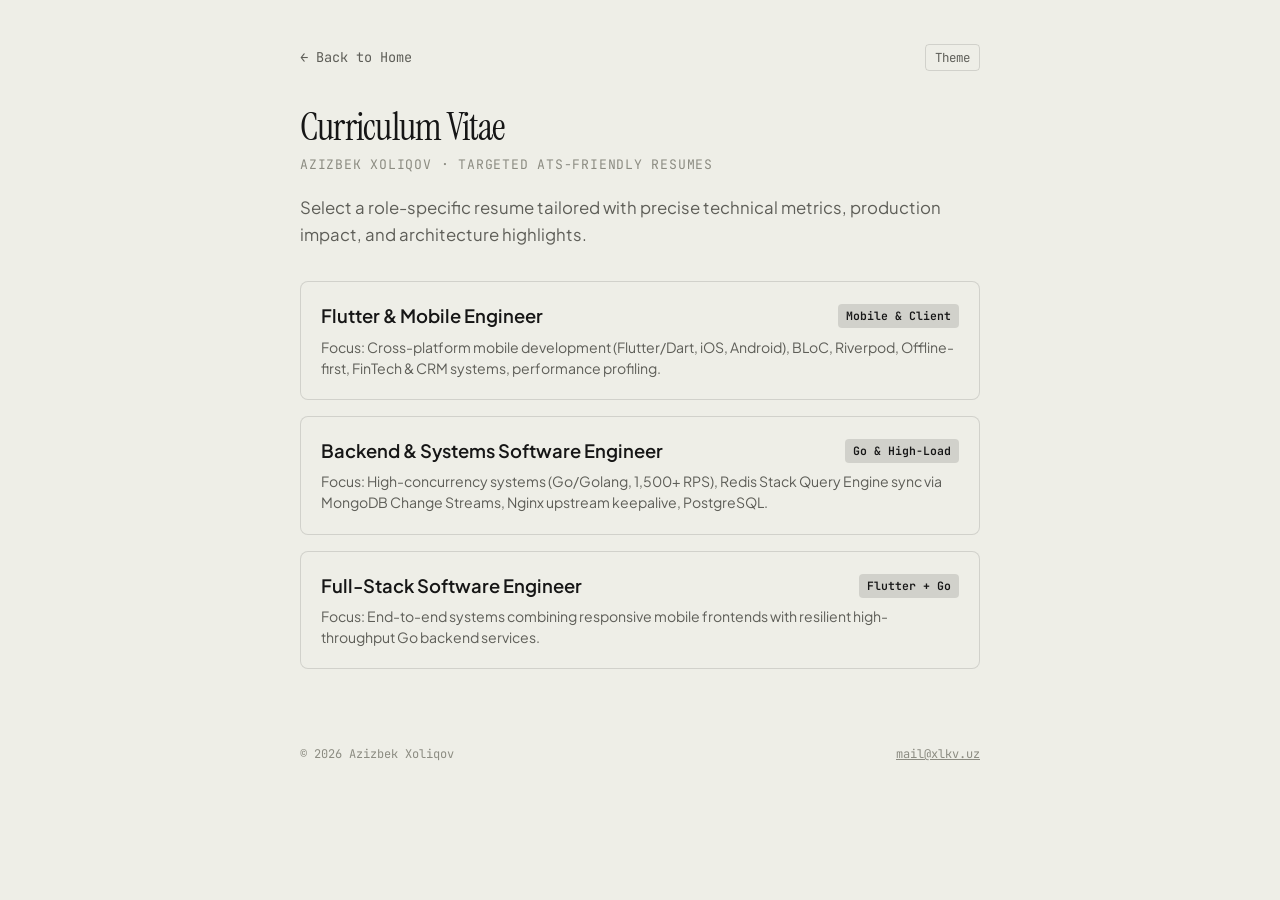
==== cv/index.html @ 0b4a9c0a "feat: modernize portfolio with 1,500 RPS metrics, cohesive timeline and ATS CVs" ====
<!DOCTYPE html>
<html lang="en" data-theme="dark">
<head>
  <meta charset="UTF-8">
  <meta name="viewport" content="width=device-width, initial-scale=1.0">
  <title>Curriculum Vitae / Resume — Azizbek Xoliqov</title>
  <link rel="stylesheet" href="../css/main.css">
  <style>
    .cv-selector-card {
      display: block;
      border: 1px solid var(--border);
      border-radius: 8px;
      padding: 20px;
      margin-bottom: 16px;
      text-decoration: none;
      color: inherit;
      transition: all 0.2s ease;
      background: rgba(255, 255, 255, 0.02);
    }
    .cv-selector-card:hover {
      border-color: var(--text);
      transform: translateY(-2px);
      background: rgba(255, 255, 255, 0.05);
    }
    .cv-card-title {
      font-size: 1.15rem;
      font-weight: 600;
      color: var(--text);
      display: flex;
      justify-content: space-between;
      align-items: center;
      margin-bottom: 6px;
    }
    .cv-card-desc {
      font-size: 0.88rem;
      color: var(--text-muted);
      line-height: 1.5;
    }
    .badge {
      font-family: var(--font-mono);
      font-size: 0.72rem;
      padding: 3px 8px;
      border-radius: 4px;
      background: var(--border);
      color: var(--text);
    }
  </style>
</head>
<body>
  <div class="wrap">
    <header class="top">
      <a href="../" style="font-family: var(--font-mono); font-size: 0.85rem; color: var(--text-muted); text-decoration: none;">← Back to Home</a>
      <button class="theme-btn" id="theme-btn" title="Toggle theme">Theme</button>
    </header>

    <main>
      <section class="hero" style="margin-bottom: 32px;">
        <h1 class="hero-name" style="font-size: 2.4rem;">Curriculum Vitae</h1>
        <div class="role-subtitle">Azizbek Xoliqov · Targeted ATS-Friendly Resumes</div>
        <p class="bio">
          Select a role-specific resume tailored with precise technical metrics, production impact, and architecture highlights.
        </p>
      </section>

      <section>
        <a href="flutter-mobile-engineer.html" class="cv-selector-card">
          <div class="cv-card-title">
            <span>Flutter & Mobile Engineer</span>
            <span class="badge">Mobile & Client</span>
          </div>
          <div class="cv-card-desc">
            Focus: Cross-platform mobile development (Flutter/Dart, iOS, Android), BLoC, Riverpod, Offline-first, FinTech & CRM systems, performance profiling.
          </div>
        </a>

        <a href="golang-backend-engineer.html" class="cv-selector-card">
          <div class="cv-card-title">
            <span>Backend & Systems Software Engineer</span>
            <span class="badge">Go & High-Load</span>
          </div>
          <div class="cv-card-desc">
            Focus: High-concurrency systems (Go/Golang, 1,500+ RPS), Redis Stack Query Engine sync via MongoDB Change Streams, Nginx upstream keepalive, PostgreSQL.
          </div>
        </a>

        <a href="fullstack-software-engineer.html" class="cv-selector-card">
          <div class="cv-card-title">
            <span>Full-Stack Software Engineer</span>
            <span class="badge">Flutter + Go</span>
          </div>
          <div class="cv-card-desc">
            Focus: End-to-end systems combining responsive mobile frontends with resilient high-throughput Go backend services.
          </div>
        </a>
      </section>
    </main>

    <footer class="footer">
      <span>© 2026 Azizbek Xoliqov</span>
      <span><a href="mailto:mail@xlkv.uz" style="color: inherit;">mail@xlkv.uz</a></span>
    </footer>
  </div>

  <script src="../js/main.js"></script>
</body>
</html>
---- css/main.css ----
/* ==========================================================================
   xlkv.me - Minimalist Personal Site & Portfolio (Azizbek Xoliqov)
   ========================================================================== */

@import url('https://fonts.googleapis.com/css2?family=Instrument+Serif:ital@0;1&family=JetBrains+Mono:wght@400;500;600&family=Plus+Jakarta+Sans:wght@300;400;500;600;700&display=swap');

:root {
  /* Warm Paper Light */
  --bg: #EEEEE7;
  --text: #161616;
  --text-muted: #5e5e58;
  --text-dim: #8c8c82;
  --border: rgba(0, 0, 0, 0.12);
  --border-subtle: rgba(0, 0, 0, 0.06);
  --card-bg: rgba(0, 0, 0, 0.02);
  --card-hover: rgba(0, 0, 0, 0.04);
  --accent: #2563eb;
  --tag-bg: rgba(0, 0, 0, 0.05);

  --font-serif: 'Instrument Serif', Georgia, serif;
  --font-sans: 'Plus Jakarta Sans', -apple-system, BlinkMacSystemFont, sans-serif;
  --font-mono: 'JetBrains Mono', monospace;

  --max-w: 680px;
  --transition: 0.18s ease;
}

[data-theme="dark"] {
  --bg: #121214;
  --text: #F2F2F2;
  --text-muted: #9a9aa0;
  --text-dim: #626268;
  --border: rgba(255, 255, 255, 0.12);
  --border-subtle: rgba(255, 255, 255, 0.06);
  --card-bg: rgba(255, 255, 255, 0.025);
  --card-hover: rgba(255, 255, 255, 0.05);
  --accent: #60a5fa;
  --tag-bg: rgba(255, 255, 255, 0.06);
}

*, *::before, *::after {
  box-sizing: border-box;
  margin: 0;
  padding: 0;
}

html {
  font-size: 16px;
  -webkit-font-smoothing: antialiased;
}

body {
  font-family: var(--font-sans);
  background-color: var(--bg);
  color: var(--text);
  line-height: 1.55;
  transition: background-color var(--transition), color var(--transition);
  padding: 0 24px;
}

::selection {
  background: var(--text);
  color: var(--bg);
}

.wrap {
  max-width: var(--max-w);
  margin: 0 auto;
  min-height: 100vh;
  display: flex;
  flex-direction: column;
  padding: 44px 0 64px;
}

/* Top Nav */
.top {
  display: flex;
  justify-content: space-between;
  align-items: center;
  margin-bottom: 36px;
}

.nav-links {
  display: flex;
  align-items: center;
  gap: 16px;
}

.nav-link {
  font-family: var(--font-mono);
  font-size: 0.8rem;
  color: var(--text-muted);
  text-decoration: none;
  transition: color var(--transition);
}

.nav-link:hover, .nav-link.active {
  color: var(--text);
}

.theme-btn {
  font-family: var(--font-mono);
  font-size: 0.78rem;
  background: none;
  border: 1px solid var(--border);
  border-radius: 4px;
  color: var(--text-muted);
  cursor: pointer;
  padding: 4px 9px;
  transition: all var(--transition);
}

.theme-btn:hover {
  color: var(--text);
  border-color: var(--text);
}

/* Hero */
.hero {
  margin-bottom: 40px;
}

.hero-name {
  font-family: var(--font-serif);
  font-size: clamp(2.8rem, 7vw, 4.2rem);
  line-height: 1.05;
  font-weight: 400;
  letter-spacing: -0.02em;
  margin-bottom: 8px;
  color: var(--text);
}

.role-subtitle {
  font-family: var(--font-mono);
  font-size: 0.82rem;
  color: var(--text-dim);
  text-transform: uppercase;
  letter-spacing: 0.06em;
  margin-bottom: 18px;
}

.bio {
  font-size: 1.05rem;
  color: var(--text-muted);
  line-height: 1.65;
  margin-bottom: 20px;
}

.bio strong {
  color: var(--text);
  font-weight: 500;
}

/* Social & Contact Chips */
.hero-chips {
  display: flex;
  flex-wrap: wrap;
  gap: 10px;
}

.hero-chip {
  display: inline-flex;
  align-items: center;
  gap: 6px;
  font-family: var(--font-mono);
  font-size: 0.78rem;
  padding: 5px 11px;
  border-radius: 5px;
  border: 1px solid var(--border);
  background: var(--card-bg);
  color: var(--text);
  text-decoration: none;
  transition: all var(--transition);
}

.hero-chip:hover {
  background: var(--card-hover);
  border-color: var(--text);
  transform: translateY(-1px);
}

.hero-chip.primary {
  background: var(--text);
  color: var(--bg);
  border-color: var(--text);
}

.hero-chip.primary:hover {
  opacity: 0.9;
}

/* Sections */
.section {
  margin-top: 40px;
  padding-top: 24px;
  border-top: 1px solid var(--border);
}

.section-head {
  display: flex;
  justify-content: space-between;
  align-items: baseline;
  margin-bottom: 18px;
}

.section-title {
  font-family: var(--font-mono);
  font-size: 0.76rem;
  text-transform: uppercase;
  letter-spacing: 0.08em;
  color: var(--text-dim);
}

.section-sublink {
  font-family: var(--font-mono);
  font-size: 0.75rem;
  color: var(--text-muted);
  text-decoration: none;
}

.section-sublink:hover {
  color: var(--text);
  text-decoration: underline;
}

/* Highlights Grid */
.highlights-list {
  display: flex;
  flex-direction: column;
  gap: 12px;
}

.highlight-card {
  padding: 16px;
  border-radius: 6px;
  background: var(--card-bg);
  border: 1px solid var(--border-subtle);
  transition: border-color var(--transition);
}

.highlight-card:hover {
  border-color: var(--border);
}

.highlight-header {
  display: flex;
  justify-content: space-between;
  align-items: center;
  margin-bottom: 6px;
}

.highlight-title {
  font-size: 0.96rem;
  font-weight: 600;
  color: var(--text);
}

.highlight-badge {
  font-family: var(--font-mono);
  font-size: 0.72rem;
  color: var(--text-dim);
  background: var(--tag-bg);
  padding: 2px 7px;
  border-radius: 4px;
}

.highlight-desc {
  font-size: 0.88rem;
  color: var(--text-muted);
  line-height: 1.55;
}

.highlight-desc strong {
  color: var(--text);
}

/* Experience List */
.exp-list {
  display: flex;
  flex-direction: column;
  gap: 20px;
}

.exp-item-block {
  display: flex;
  flex-direction: column;
  gap: 6px;
  padding-bottom: 16px;
  border-bottom: 1px solid var(--border-subtle);
}

.exp-item-block:last-child {
  border-bottom: none;
  padding-bottom: 0;
}

.exp-top-row {
  display: flex;
  justify-content: space-between;
  align-items: baseline;
}

.exp-company-group {
  display: flex;
  align-items: baseline;
  gap: 8px;
  flex-wrap: wrap;
}

.exp-company {
  font-size: 1.02rem;
  font-weight: 600;
  color: var(--text);
}

.exp-role-tag {
  font-size: 0.82rem;
  color: var(--text-muted);
  font-family: var(--font-mono);
}

.exp-year {
  font-family: var(--font-mono);
  font-size: 0.78rem;
  color: var(--text-dim);
  white-space: nowrap;
}

.exp-bullets {
  margin-left: 18px;
  font-size: 0.88rem;
  color: var(--text-muted);
  line-height: 1.5;
}

.exp-bullets li {
  margin-bottom: 4px;
}

.exp-bullets strong {
  color: var(--text);
}

/* CV Cards */
.cv-cards-grid {
  display: grid;
  grid-template-columns: repeat(auto-fit, minmax(190px, 1fr));
  gap: 12px;
}

.cv-card {
  display: flex;
  flex-direction: column;
  justify-content: space-between;
  padding: 14px;
  border: 1px solid var(--border);
  border-radius: 6px;
  background: var(--card-bg);
  text-decoration: none;
  color: inherit;
  transition: all var(--transition);
}

.cv-card:hover {
  border-color: var(--text);
  transform: translateY(-2px);
  background: var(--card-hover);
}

.cv-card-top {
  margin-bottom: 8px;
}

.cv-card-role {
  font-size: 0.92rem;
  font-weight: 600;
  color: var(--text);
  margin-bottom: 4px;
}

.cv-card-meta {
  font-family: var(--font-mono);
  font-size: 0.72rem;
  color: var(--text-dim);
}

.cv-card-action {
  font-family: var(--font-mono);
  font-size: 0.76rem;
  color: var(--text);
  text-decoration: underline;
  text-underline-offset: 3px;
}

/* Stack Rows */
.stack-rows {
  display: flex;
  flex-direction: column;
  gap: 14px;
}

.stack-row {
  display: grid;
  grid-template-columns: 120px 1fr;
  gap: 16px;
  align-items: baseline;
  font-size: 0.88rem;
}

.stack-label {
  font-family: var(--font-mono);
  font-size: 0.76rem;
  color: var(--text-dim);
  text-transform: uppercase;
  letter-spacing: 0.04em;
}

.stack-val {
  color: var(--text-muted);
}

.stack-val strong {
  color: var(--text);
  font-weight: 500;
}

/* Contact Section */
.contact-actions {
  display: flex;
  flex-wrap: wrap;
  align-items: center;
  gap: 16px;
}

.email-link {
  display: inline-flex;
  align-items: center;
  gap: 6px;
  font-family: var(--font-mono);
  font-size: 0.95rem;
  color: var(--text);
  background: none;
  border: none;
  padding: 0;
  cursor: pointer;
  text-decoration: underline;
  text-underline-offset: 4px;
  text-decoration-color: var(--border);
  transition: text-decoration-color var(--transition);
}

.email-link:hover {
  text-decoration-color: var(--text);
}

/* Footer */
.footer {
  margin-top: 60px;
  display: flex;
  justify-content: space-between;
  align-items: center;
  font-family: var(--font-mono);
  font-size: 0.75rem;
  color: var(--text-dim);
}

/* Toast */
.toast {
  position: fixed;
  bottom: 24px;
  right: 24px;
  background: var(--text);
  color: var(--bg);
  font-family: var(--font-mono);
  font-size: 0.75rem;
  padding: 8px 14px;
  border-radius: 4px;
  opacity: 0;
  transform: translateY(8px);
  transition: all 0.2s ease;
  pointer-events: none;
  z-index: 999;
}

.toast.show {
  opacity: 1;
  transform: translateY(0);
}

@media (max-width: 580px) {
  .wrap {
    padding: 28px 0 48px;
  }
  .stack-row {
    grid-template-columns: 1fr;
    gap: 4px;
  }
  .hero-name {
    font-size: 2.7rem;
  }
  .cv-cards-grid {
    grid-template-columns: 1fr;
  }
}
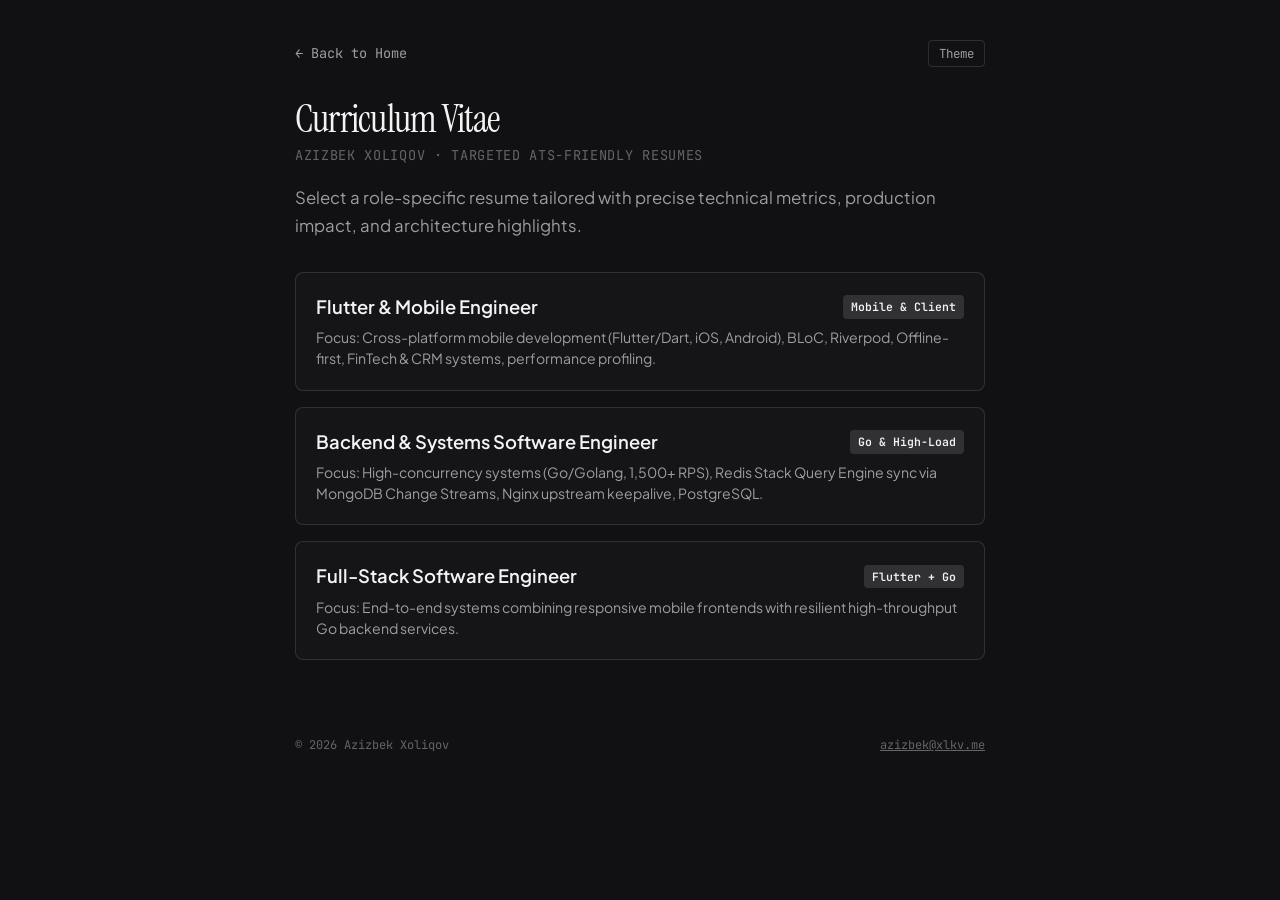
==== commit 47b00266: "feat: redesign for recruiters & HRs, add status badge, stats bar, and update email to azizbek@xlkv.m" ====
--- a/cv/index.html
+++ b/cv/index.html
@@ -97,7 +97,7 @@
 
     <footer class="footer">
       <span>© 2026 Azizbek Xoliqov</span>
-      <span><a href="mailto:mail@xlkv.uz" style="color: inherit;">mail@xlkv.uz</a></span>
+      <span><a href="mailto:azizbek@xlkv.me" style="color: inherit;">azizbek@xlkv.me</a></span>
     </footer>
   </div>
 
--- a/css/main.css
+++ b/css/main.css
@@ -1,5 +1,6 @@
 /* ==========================================================================
    xlkv.me - Minimalist Personal Site & Portfolio (Azizbek Xoliqov)
+   Optimized for HRs, Technical Recruiters & Engineering Hiring Managers
    ========================================================================== */
 
 @import url('https://fonts.googleapis.com/css2?family=Instrument+Serif:ital@0;1&family=JetBrains+Mono:wght@400;500;600&family=Plus+Jakarta+Sans:wght@300;400;500;600;700&display=swap');
@@ -8,34 +9,38 @@
   /* Warm Paper Light */
   --bg: #EEEEE7;
   --text: #161616;
-  --text-muted: #5e5e58;
-  --text-dim: #8c8c82;
+  --text-muted: #555550;
+  --text-dim: #7f7f76;
   --border: rgba(0, 0, 0, 0.12);
   --border-subtle: rgba(0, 0, 0, 0.06);
-  --card-bg: rgba(0, 0, 0, 0.02);
-  --card-hover: rgba(0, 0, 0, 0.04);
+  --card-bg: rgba(0, 0, 0, 0.025);
+  --card-hover: rgba(0, 0, 0, 0.05);
   --accent: #2563eb;
-  --tag-bg: rgba(0, 0, 0, 0.05);
+  --tag-bg: rgba(0, 0, 0, 0.06);
+  --green: #16a34a;
+  --green-bg: rgba(22, 163, 74, 0.12);
 
   --font-serif: 'Instrument Serif', Georgia, serif;
   --font-sans: 'Plus Jakarta Sans', -apple-system, BlinkMacSystemFont, sans-serif;
   --font-mono: 'JetBrains Mono', monospace;
 
-  --max-w: 680px;
-  --transition: 0.18s ease;
+  --max-w: 690px;
+  --transition: 0.16s ease;
 }
 
 [data-theme="dark"] {
-  --bg: #121214;
-  --text: #F2F2F2;
-  --text-muted: #9a9aa0;
-  --text-dim: #626268;
+  --bg: #111113;
+  --text: #F3F3F3;
+  --text-muted: #9c9ca3;
+  --text-dim: #64646b;
   --border: rgba(255, 255, 255, 0.12);
   --border-subtle: rgba(255, 255, 255, 0.06);
-  --card-bg: rgba(255, 255, 255, 0.025);
-  --card-hover: rgba(255, 255, 255, 0.05);
+  --card-bg: rgba(255, 255, 255, 0.03);
+  --card-hover: rgba(255, 255, 255, 0.06);
   --accent: #60a5fa;
   --tag-bg: rgba(255, 255, 255, 0.06);
+  --green: #4ade80;
+  --green-bg: rgba(74, 222, 128, 0.12);
 }
 
 *, *::before, *::after {
@@ -69,7 +74,7 @@
   min-height: 100vh;
   display: flex;
   flex-direction: column;
-  padding: 44px 0 64px;
+  padding: 40px 0 64px;
 }
 
 /* Top Nav */
@@ -77,7 +82,7 @@
   display: flex;
   justify-content: space-between;
   align-items: center;
-  margin-bottom: 36px;
+  margin-bottom: 32px;
 }
 
 .nav-links {
@@ -88,7 +93,7 @@
 
 .nav-link {
   font-family: var(--font-mono);
-  font-size: 0.8rem;
+  font-size: 0.82rem;
   color: var(--text-muted);
   text-decoration: none;
   transition: color var(--transition);
@@ -106,18 +111,49 @@
   border-radius: 4px;
   color: var(--text-muted);
   cursor: pointer;
-  padding: 4px 9px;
+  padding: 4px 10px;
   transition: all var(--transition);
 }
 
 .theme-btn:hover {
   color: var(--text);
   border-color: var(--text);
+}
+
+/* HR Availability Badge */
+.status-badge {
+  display: inline-flex;
+  align-items: center;
+  gap: 8px;
+  background: var(--green-bg);
+  color: var(--green);
+  border: 1px solid var(--green);
+  padding: 4px 12px;
+  border-radius: 999px;
+  font-family: var(--font-mono);
+  font-size: 0.76rem;
+  font-weight: 500;
+  margin-bottom: 16px;
+}
+
+.status-dot {
+  width: 7px;
+  height: 7px;
+  border-radius: 50%;
+  background-color: var(--green);
+  box-shadow: 0 0 0 2px var(--green-bg);
+  animation: pulse 2s infinite;
+}
+
+@keyframes pulse {
+  0% { transform: scale(0.95); opacity: 0.8; }
+  50% { transform: scale(1.2); opacity: 1; }
+  100% { transform: scale(0.95); opacity: 0.8; }
 }
 
 /* Hero */
 .hero {
-  margin-bottom: 40px;
+  margin-bottom: 32px;
 }
 
 .hero-name {
@@ -126,16 +162,16 @@
   line-height: 1.05;
   font-weight: 400;
   letter-spacing: -0.02em;
-  margin-bottom: 8px;
+  margin-bottom: 6px;
   color: var(--text);
 }
 
 .role-subtitle {
   font-family: var(--font-mono);
-  font-size: 0.82rem;
+  font-size: 0.85rem;
   color: var(--text-dim);
   text-transform: uppercase;
-  letter-spacing: 0.06em;
+  letter-spacing: 0.05em;
   margin-bottom: 18px;
 }
 
@@ -143,12 +179,45 @@
   font-size: 1.05rem;
   color: var(--text-muted);
   line-height: 1.65;
-  margin-bottom: 20px;
+  margin-bottom: 22px;
 }
 
 .bio strong {
   color: var(--text);
-  font-weight: 500;
+  font-weight: 600;
+}
+
+/* Quick Stats Bar for HR Scan */
+.stats-bar {
+  display: grid;
+  grid-template-columns: repeat(4, 1fr);
+  gap: 10px;
+  padding: 14px 16px;
+  border-radius: 8px;
+  background: var(--card-bg);
+  border: 1px solid var(--border);
+  margin-bottom: 22px;
+}
+
+.stat-item {
+  display: flex;
+  flex-direction: column;
+  gap: 2px;
+}
+
+.stat-num {
+  font-family: var(--font-mono);
+  font-size: 1.05rem;
+  font-weight: 700;
+  color: var(--text);
+}
+
+.stat-label {
+  font-size: 0.74rem;
+  color: var(--text-dim);
+  font-family: var(--font-mono);
+  text-transform: uppercase;
+  letter-spacing: 0.04em;
 }
 
 /* Social & Contact Chips */
@@ -164,12 +233,13 @@
   gap: 6px;
   font-family: var(--font-mono);
   font-size: 0.78rem;
-  padding: 5px 11px;
-  border-radius: 5px;
+  padding: 6px 12px;
+  border-radius: 6px;
   border: 1px solid var(--border);
   background: var(--card-bg);
   color: var(--text);
   text-decoration: none;
+  cursor: pointer;
   transition: all var(--transition);
 }
 
@@ -183,6 +253,7 @@
   background: var(--text);
   color: var(--bg);
   border-color: var(--text);
+  font-weight: 600;
 }
 
 .hero-chip.primary:hover {
@@ -191,7 +262,7 @@
 
 /* Sections */
 .section {
-  margin-top: 40px;
+  margin-top: 38px;
   padding-top: 24px;
   border-top: 1px solid var(--border);
 }
@@ -223,234 +294,303 @@
   text-decoration: underline;
 }
 
-/* Highlights Grid */
-.highlights-list {
-  display: flex;
-  flex-direction: column;
-  gap: 12px;
-}
-
-.highlight-card {
-  padding: 16px;
-  border-radius: 6px;
-  background: var(--card-bg);
-  border: 1px solid var(--border-subtle);
-  transition: border-color var(--transition);
-}
-
-.highlight-card:hover {
-  border-color: var(--border);
-}
-
-.highlight-header {
-  display: flex;
-  justify-content: space-between;
-  align-items: center;
-  margin-bottom: 6px;
-}
-
-.highlight-title {
-  font-size: 0.96rem;
-  font-weight: 600;
-  color: var(--text);
-}
-
-.highlight-badge {
-  font-family: var(--font-mono);
-  font-size: 0.72rem;
-  color: var(--text-dim);
-  background: var(--tag-bg);
-  padding: 2px 7px;
-  border-radius: 4px;
-}
-
-.highlight-desc {
-  font-size: 0.88rem;
-  color: var(--text-muted);
-  line-height: 1.55;
-}
-
-.highlight-desc strong {
-  color: var(--text);
-}
-
-/* Experience List */
-.exp-list {
-  display: flex;
-  flex-direction: column;
-  gap: 20px;
-}
-
-.exp-item-block {
-  display: flex;
-  flex-direction: column;
-  gap: 6px;
-  padding-bottom: 16px;
-  border-bottom: 1px solid var(--border-subtle);
-}
-
-.exp-item-block:last-child {
-  border-bottom: none;
-  padding-bottom: 0;
-}
-
-.exp-top-row {
-  display: flex;
-  justify-content: space-between;
-  align-items: baseline;
-}
-
-.exp-company-group {
-  display: flex;
-  align-items: baseline;
-  gap: 8px;
-  flex-wrap: wrap;
-}
-
-.exp-company {
-  font-size: 1.02rem;
-  font-weight: 600;
-  color: var(--text);
-}
-
-.exp-role-tag {
-  font-size: 0.82rem;
-  color: var(--text-muted);
-  font-family: var(--font-mono);
-}
-
-.exp-year {
-  font-family: var(--font-mono);
-  font-size: 0.78rem;
-  color: var(--text-dim);
-  white-space: nowrap;
-}
-
-.exp-bullets {
-  margin-left: 18px;
-  font-size: 0.88rem;
-  color: var(--text-muted);
-  line-height: 1.5;
-}
-
-.exp-bullets li {
-  margin-bottom: 4px;
-}
-
-.exp-bullets strong {
-  color: var(--text);
-}
-
-/* CV Cards */
+/* Recruiter Resume Cards */
 .cv-cards-grid {
   display: grid;
-  grid-template-columns: repeat(auto-fit, minmax(190px, 1fr));
+  grid-template-columns: repeat(auto-fit, minmax(200px, 1fr));
   gap: 12px;
 }
 
-.cv-card {
+.cv-recruiter-card {
   display: flex;
   flex-direction: column;
   justify-content: space-between;
-  padding: 14px;
+  padding: 16px;
   border: 1px solid var(--border);
-  border-radius: 6px;
+  border-radius: 8px;
   background: var(--card-bg);
   text-decoration: none;
   color: inherit;
   transition: all var(--transition);
 }
 
-.cv-card:hover {
+.cv-recruiter-card:hover {
   border-color: var(--text);
   transform: translateY(-2px);
   background: var(--card-hover);
-}
-
-.cv-card-top {
-  margin-bottom: 8px;
-}
-
-.cv-card-role {
-  font-size: 0.92rem;
+  box-shadow: 0 4px 12px rgba(0, 0, 0, 0.05);
+}
+
+.cv-recruiter-role {
+  font-size: 0.96rem;
   font-weight: 600;
   color: var(--text);
   margin-bottom: 4px;
 }
 
-.cv-card-meta {
+.cv-recruiter-meta {
   font-family: var(--font-mono);
   font-size: 0.72rem;
   color: var(--text-dim);
-}
-
-.cv-card-action {
-  font-family: var(--font-mono);
-  font-size: 0.76rem;
-  color: var(--text);
+  margin-bottom: 12px;
+}
+
+.cv-recruiter-actions {
+  display: flex;
+  align-items: center;
+  justify-content: space-between;
+  font-family: var(--font-mono);
+  font-size: 0.74rem;
+  border-top: 1px solid var(--border-subtle);
+  padding-top: 8px;
+}
+
+.cv-recruiter-link {
+  color: var(--text);
+  font-weight: 500;
   text-decoration: underline;
   text-underline-offset: 3px;
 }
 
-/* Stack Rows */
-.stack-rows {
-  display: flex;
-  flex-direction: column;
+.cv-recruiter-format {
+  color: var(--text-dim);
+}
+
+/* Highlights Grid */
+.highlights-list {
+  display: flex;
+  flex-direction: column;
+  gap: 12px;
+}
+
+.highlight-card {
+  padding: 16px;
+  border-radius: 8px;
+  background: var(--card-bg);
+  border: 1px solid var(--border-subtle);
+  transition: border-color var(--transition);
+}
+
+.highlight-card:hover {
+  border-color: var(--border);
+}
+
+.highlight-header {
+  display: flex;
+  justify-content: space-between;
+  align-items: center;
+  margin-bottom: 6px;
+}
+
+.highlight-title {
+  font-size: 0.96rem;
+  font-weight: 600;
+  color: var(--text);
+}
+
+.highlight-badge {
+  font-family: var(--font-mono);
+  font-size: 0.72rem;
+  color: var(--text-dim);
+  background: var(--tag-bg);
+  padding: 2px 7px;
+  border-radius: 4px;
+}
+
+.highlight-desc {
+  font-size: 0.88rem;
+  color: var(--text-muted);
+  line-height: 1.55;
+}
+
+.highlight-desc strong {
+  color: var(--text);
+}
+
+/* Experience List */
+.exp-list {
+  display: flex;
+  flex-direction: column;
+  gap: 20px;
+}
+
+.exp-item-block {
+  display: flex;
+  flex-direction: column;
+  gap: 6px;
+  padding-bottom: 16px;
+  border-bottom: 1px solid var(--border-subtle);
+}
+
+.exp-item-block:last-child {
+  border-bottom: none;
+  padding-bottom: 0;
+}
+
+.exp-top-row {
+  display: flex;
+  justify-content: space-between;
+  align-items: baseline;
+}
+
+.exp-company-group {
+  display: flex;
+  align-items: baseline;
+  gap: 8px;
+  flex-wrap: wrap;
+}
+
+.exp-company {
+  font-size: 1.02rem;
+  font-weight: 600;
+  color: var(--text);
+}
+
+.exp-role-tag {
+  font-size: 0.82rem;
+  color: var(--text-muted);
+  font-family: var(--font-mono);
+}
+
+.exp-year {
+  font-family: var(--font-mono);
+  font-size: 0.78rem;
+  color: var(--text-dim);
+  white-space: nowrap;
+}
+
+.exp-bullets {
+  margin-left: 18px;
+  font-size: 0.88rem;
+  color: var(--text-muted);
+  line-height: 1.5;
+}
+
+.exp-bullets li {
+  margin-bottom: 4px;
+}
+
+.exp-bullets strong {
+  color: var(--text);
+}
+
+/* Skill Tags & Grid */
+.skills-container {
+  display: flex;
+  flex-direction: column;
+  gap: 16px;
+}
+
+.skill-category-block {
+  display: grid;
+  grid-template-columns: 140px 1fr;
   gap: 14px;
-}
-
-.stack-row {
-  display: grid;
-  grid-template-columns: 120px 1fr;
-  gap: 16px;
-  align-items: baseline;
-  font-size: 0.88rem;
-}
-
-.stack-label {
-  font-family: var(--font-mono);
-  font-size: 0.76rem;
+  align-items: center;
+}
+
+.skill-cat-title {
+  font-family: var(--font-mono);
+  font-size: 0.78rem;
   color: var(--text-dim);
   text-transform: uppercase;
   letter-spacing: 0.04em;
 }
 
-.stack-val {
-  color: var(--text-muted);
-}
-
-.stack-val strong {
-  color: var(--text);
+.skill-pills {
+  display: flex;
+  flex-wrap: wrap;
+  gap: 6px;
+}
+
+.skill-pill {
+  font-family: var(--font-mono);
+  font-size: 0.76rem;
+  background: var(--card-bg);
+  border: 1px solid var(--border);
+  padding: 3px 8px;
+  border-radius: 4px;
+  color: var(--text);
+}
+
+.skill-pill.featured {
+  background: var(--tag-bg);
+  border-color: var(--text-muted);
   font-weight: 500;
 }
 
-/* Contact Section */
-.contact-actions {
+/* Recruiter Contact Card */
+.recruiter-contact-card {
+  padding: 20px;
+  border-radius: 8px;
+  background: var(--card-bg);
+  border: 1px solid var(--border);
+  display: flex;
+  flex-direction: column;
+  gap: 14px;
+}
+
+.contact-meta-row {
   display: flex;
   flex-wrap: wrap;
-  align-items: center;
-  gap: 16px;
-}
-
-.email-link {
+  gap: 12px 20px;
+  font-size: 0.88rem;
+  color: var(--text-muted);
+}
+
+.contact-meta-item {
+  display: flex;
+  align-items: center;
+  gap: 6px;
+}
+
+.contact-buttons-row {
+  display: flex;
+  flex-wrap: wrap;
+  gap: 10px;
+  align-items: center;
+}
+
+.email-action-btn {
   display: inline-flex;
   align-items: center;
   gap: 6px;
   font-family: var(--font-mono);
-  font-size: 0.95rem;
-  color: var(--text);
-  background: none;
-  border: none;
-  padding: 0;
+  font-size: 0.82rem;
+  font-weight: 600;
+  background: var(--text);
+  color: var(--bg);
+  border: 1px solid var(--text);
+  padding: 8px 14px;
+  border-radius: 6px;
   cursor: pointer;
-  text-decoration: underline;
-  text-underline-offset: 4px;
-  text-decoration-color: var(--border);
-  transition: text-decoration-color var(--transition);
-}
-
-.email-link:hover {
-  text-decoration-color: var(--text);
+  text-decoration: none;
+  transition: all var(--transition);
+}
+
+.email-action-btn:hover {
+  opacity: 0.9;
+  transform: translateY(-1px);
+}
+
+.contact-secondary-btn {
+  display: inline-flex;
+  align-items: center;
+  gap: 6px;
+  font-family: var(--font-mono);
+  font-size: 0.82rem;
+  background: var(--card-bg);
+  color: var(--text);
+  border: 1px solid var(--border);
+  padding: 8px 14px;
+  border-radius: 6px;
+  text-decoration: none;
+  transition: all var(--transition);
+}
+
+.contact-secondary-btn:hover {
+  border-color: var(--text);
+  background: var(--card-hover);
+  transform: translateY(-1px);
 }
 
 /* Footer */
@@ -472,9 +612,10 @@
   background: var(--text);
   color: var(--bg);
   font-family: var(--font-mono);
-  font-size: 0.75rem;
-  padding: 8px 14px;
-  border-radius: 4px;
+  font-size: 0.78rem;
+  padding: 9px 16px;
+  border-radius: 6px;
+  box-shadow: 0 4px 12px rgba(0,0,0,0.15);
   opacity: 0;
   transform: translateY(8px);
   transition: all 0.2s ease;
@@ -487,13 +628,17 @@
   transform: translateY(0);
 }
 
-@media (max-width: 580px) {
+@media (max-width: 620px) {
   .wrap {
-    padding: 28px 0 48px;
+    padding: 24px 0 44px;
   }
-  .stack-row {
+  .stats-bar {
+    grid-template-columns: repeat(2, 1fr);
+    gap: 12px;
+  }
+  .skill-category-block {
     grid-template-columns: 1fr;
-    gap: 4px;
+    gap: 6px;
   }
   .hero-name {
     font-size: 2.7rem;
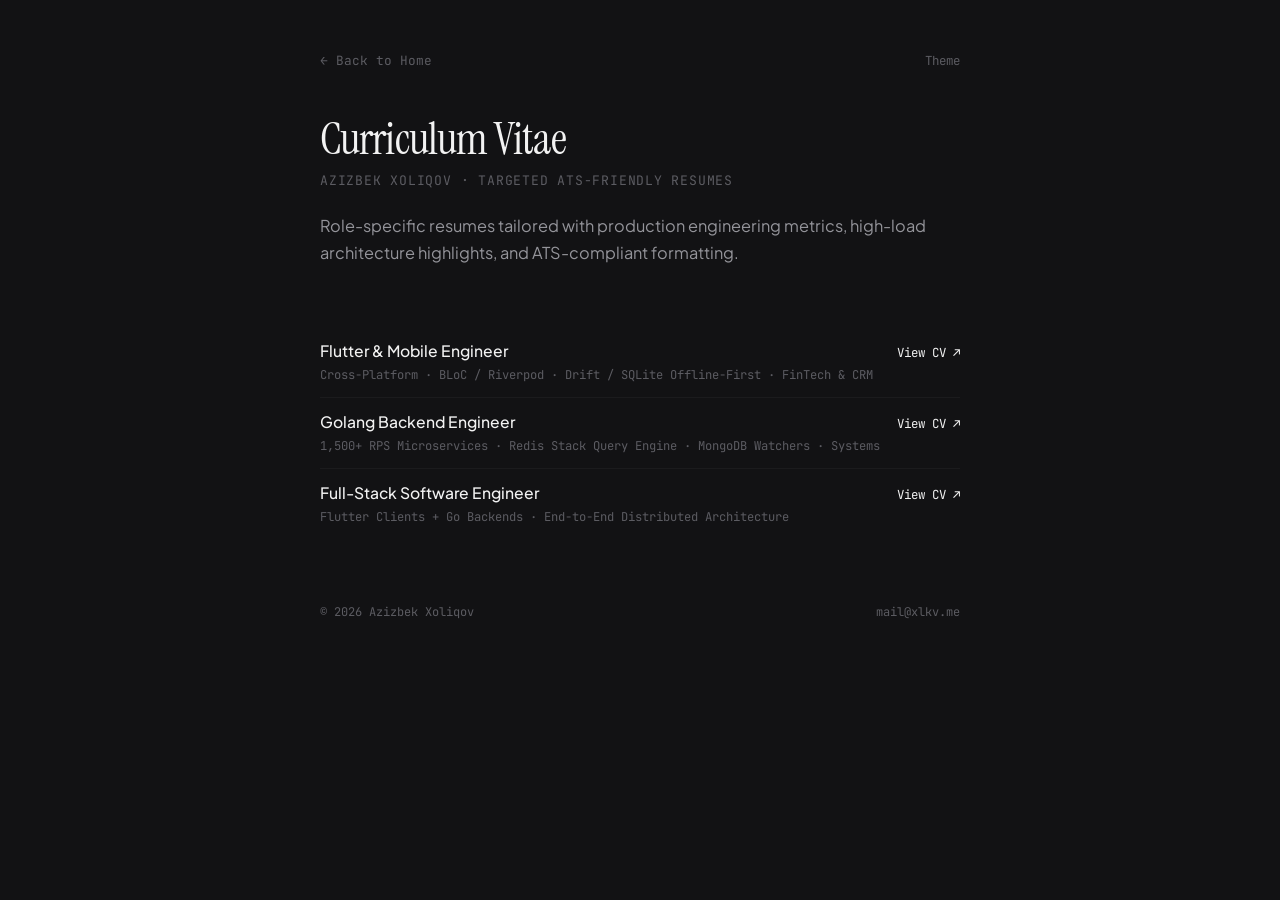
==== commit 21e9bd3d: "style: remove AI-like card borders, restore clean typographic layout, and set email to mail@xlkv.me" ====
--- a/cv/index.html
+++ b/cv/index.html
@@ -5,99 +5,55 @@
   <meta name="viewport" content="width=device-width, initial-scale=1.0">
   <title>Curriculum Vitae / Resume — Azizbek Xoliqov</title>
   <link rel="stylesheet" href="../css/main.css">
-  <style>
-    .cv-selector-card {
-      display: block;
-      border: 1px solid var(--border);
-      border-radius: 8px;
-      padding: 20px;
-      margin-bottom: 16px;
-      text-decoration: none;
-      color: inherit;
-      transition: all 0.2s ease;
-      background: rgba(255, 255, 255, 0.02);
-    }
-    .cv-selector-card:hover {
-      border-color: var(--text);
-      transform: translateY(-2px);
-      background: rgba(255, 255, 255, 0.05);
-    }
-    .cv-card-title {
-      font-size: 1.15rem;
-      font-weight: 600;
-      color: var(--text);
-      display: flex;
-      justify-content: space-between;
-      align-items: center;
-      margin-bottom: 6px;
-    }
-    .cv-card-desc {
-      font-size: 0.88rem;
-      color: var(--text-muted);
-      line-height: 1.5;
-    }
-    .badge {
-      font-family: var(--font-mono);
-      font-size: 0.72rem;
-      padding: 3px 8px;
-      border-radius: 4px;
-      background: var(--border);
-      color: var(--text);
-    }
-  </style>
 </head>
 <body>
   <div class="wrap">
     <header class="top">
-      <a href="../" style="font-family: var(--font-mono); font-size: 0.85rem; color: var(--text-muted); text-decoration: none;">← Back to Home</a>
+      <a href="../" class="nav-link">← Back to Home</a>
       <button class="theme-btn" id="theme-btn" title="Toggle theme">Theme</button>
     </header>
 
     <main>
-      <section class="hero" style="margin-bottom: 32px;">
-        <h1 class="hero-name" style="font-size: 2.4rem;">Curriculum Vitae</h1>
+      <section class="hero" style="margin-bottom: 36px;">
+        <h1 class="hero-name" style="font-size: 2.8rem;">Curriculum Vitae</h1>
         <div class="role-subtitle">Azizbek Xoliqov · Targeted ATS-Friendly Resumes</div>
         <p class="bio">
-          Select a role-specific resume tailored with precise technical metrics, production impact, and architecture highlights.
+          Role-specific resumes tailored with production engineering metrics, high-load architecture highlights, and ATS-compliant formatting.
         </p>
       </section>
 
-      <section>
-        <a href="flutter-mobile-engineer.html" class="cv-selector-card">
-          <div class="cv-card-title">
-            <span>Flutter & Mobile Engineer</span>
-            <span class="badge">Mobile & Client</span>
-          </div>
-          <div class="cv-card-desc">
-            Focus: Cross-platform mobile development (Flutter/Dart, iOS, Android), BLoC, Riverpod, Offline-first, FinTech & CRM systems, performance profiling.
-          </div>
-        </a>
+      <section class="section" style="margin-top: 0; border-top: none;">
+        <div class="cv-rows">
+          <a href="flutter-mobile-engineer.html" class="cv-row">
+            <div class="cv-info">
+              <span class="cv-title">Flutter & Mobile Engineer</span>
+              <span class="cv-desc">Cross-Platform · BLoC / Riverpod · Drift / SQLite Offline-First · FinTech & CRM</span>
+            </div>
+            <span class="cv-action">View CV ↗</span>
+          </a>
 
-        <a href="golang-backend-engineer.html" class="cv-selector-card">
-          <div class="cv-card-title">
-            <span>Backend & Systems Software Engineer</span>
-            <span class="badge">Go & High-Load</span>
-          </div>
-          <div class="cv-card-desc">
-            Focus: High-concurrency systems (Go/Golang, 1,500+ RPS), Redis Stack Query Engine sync via MongoDB Change Streams, Nginx upstream keepalive, PostgreSQL.
-          </div>
-        </a>
+          <a href="golang-backend-engineer.html" class="cv-row">
+            <div class="cv-info">
+              <span class="cv-title">Golang Backend Engineer</span>
+              <span class="cv-desc">1,500+ RPS Microservices · Redis Stack Query Engine · MongoDB Watchers · Systems</span>
+            </div>
+            <span class="cv-action">View CV ↗</span>
+          </a>
 
-        <a href="fullstack-software-engineer.html" class="cv-selector-card">
-          <div class="cv-card-title">
-            <span>Full-Stack Software Engineer</span>
-            <span class="badge">Flutter + Go</span>
-          </div>
-          <div class="cv-card-desc">
-            Focus: End-to-end systems combining responsive mobile frontends with resilient high-throughput Go backend services.
-          </div>
-        </a>
+          <a href="fullstack-software-engineer.html" class="cv-row">
+            <div class="cv-info">
+              <span class="cv-title">Full-Stack Software Engineer</span>
+              <span class="cv-desc">Flutter Clients + Go Backends · End-to-End Distributed Architecture</span>
+            </div>
+            <span class="cv-action">View CV ↗</span>
+          </a>
+        </div>
       </section>
     </main>
 
     <footer class="footer">
       <span>© 2026 Azizbek Xoliqov</span>
-      <span><a href="mailto:azizbek@xlkv.me" style="color: inherit;">azizbek@xlkv.me</a></span>
+      <span><a href="mailto:mail@xlkv.me" style="color: inherit; text-decoration: none;">mail@xlkv.me</a></span>
     </footer>
   </div>
 
--- a/css/main.css
+++ b/css/main.css
@@ -1,46 +1,36 @@
 /* ==========================================================================
-   xlkv.me - Minimalist Personal Site & Portfolio (Azizbek Xoliqov)
-   Optimized for HRs, Technical Recruiters & Engineering Hiring Managers
+   xlkv.me - Minimalist Software Engineer Portfolio (Azizbek Xoliqov)
+   Typographic, clean, human & free from AI-generated card bloat
    ========================================================================== */
 
-@import url('https://fonts.googleapis.com/css2?family=Instrument+Serif:ital@0;1&family=JetBrains+Mono:wght@400;500;600&family=Plus+Jakarta+Sans:wght@300;400;500;600;700&display=swap');
+@import url('https://fonts.googleapis.com/css2?family=Instrument+Serif:ital@0;1&family=JetBrains+Mono:wght@400;500&family=Plus+Jakarta+Sans:wght@300;400;500;600&display=swap');
 
 :root {
   /* Warm Paper Light */
   --bg: #EEEEE7;
   --text: #161616;
-  --text-muted: #555550;
-  --text-dim: #7f7f76;
-  --border: rgba(0, 0, 0, 0.12);
-  --border-subtle: rgba(0, 0, 0, 0.06);
-  --card-bg: rgba(0, 0, 0, 0.025);
-  --card-hover: rgba(0, 0, 0, 0.05);
+  --text-muted: #5e5e57;
+  --text-dim: #8c8c83;
+  --border: rgba(0, 0, 0, 0.09);
+  --border-subtle: rgba(0, 0, 0, 0.04);
   --accent: #2563eb;
-  --tag-bg: rgba(0, 0, 0, 0.06);
-  --green: #16a34a;
-  --green-bg: rgba(22, 163, 74, 0.12);
 
   --font-serif: 'Instrument Serif', Georgia, serif;
   --font-sans: 'Plus Jakarta Sans', -apple-system, BlinkMacSystemFont, sans-serif;
   --font-mono: 'JetBrains Mono', monospace;
 
-  --max-w: 690px;
-  --transition: 0.16s ease;
+  --max-w: 640px;
+  --transition: 0.15s ease;
 }
 
 [data-theme="dark"] {
-  --bg: #111113;
-  --text: #F3F3F3;
-  --text-muted: #9c9ca3;
-  --text-dim: #64646b;
-  --border: rgba(255, 255, 255, 0.12);
-  --border-subtle: rgba(255, 255, 255, 0.06);
-  --card-bg: rgba(255, 255, 255, 0.03);
-  --card-hover: rgba(255, 255, 255, 0.06);
+  --bg: #121214;
+  --text: #F2F2F2;
+  --text-muted: #94949a;
+  --text-dim: #5c5c62;
+  --border: rgba(255, 255, 255, 0.09);
+  --border-subtle: rgba(255, 255, 255, 0.04);
   --accent: #60a5fa;
-  --tag-bg: rgba(255, 255, 255, 0.06);
-  --green: #4ade80;
-  --green-bg: rgba(74, 222, 128, 0.12);
 }
 
 *, *::before, *::after {
@@ -74,32 +64,32 @@
   min-height: 100vh;
   display: flex;
   flex-direction: column;
-  padding: 40px 0 64px;
-}
-
-/* Top Nav */
+  padding: 48px 0 64px;
+}
+
+/* Header */
 .top {
   display: flex;
   justify-content: space-between;
   align-items: center;
-  margin-bottom: 32px;
+  margin-bottom: 44px;
 }
 
 .nav-links {
   display: flex;
   align-items: center;
-  gap: 16px;
+  gap: 18px;
 }
 
 .nav-link {
   font-family: var(--font-mono);
-  font-size: 0.82rem;
-  color: var(--text-muted);
+  font-size: 0.8rem;
+  color: var(--text-dim);
   text-decoration: none;
   transition: color var(--transition);
 }
 
-.nav-link:hover, .nav-link.active {
+.nav-link:hover {
   color: var(--text);
 }
 
@@ -107,76 +97,43 @@
   font-family: var(--font-mono);
   font-size: 0.78rem;
   background: none;
-  border: 1px solid var(--border);
-  border-radius: 4px;
-  color: var(--text-muted);
+  border: none;
+  color: var(--text-dim);
   cursor: pointer;
-  padding: 4px 10px;
-  transition: all var(--transition);
+  padding: 4px 0;
+  transition: color var(--transition);
 }
 
 .theme-btn:hover {
   color: var(--text);
-  border-color: var(--text);
-}
-
-/* HR Availability Badge */
-.status-badge {
-  display: inline-flex;
-  align-items: center;
-  gap: 8px;
-  background: var(--green-bg);
-  color: var(--green);
-  border: 1px solid var(--green);
-  padding: 4px 12px;
-  border-radius: 999px;
-  font-family: var(--font-mono);
-  font-size: 0.76rem;
-  font-weight: 500;
-  margin-bottom: 16px;
-}
-
-.status-dot {
-  width: 7px;
-  height: 7px;
-  border-radius: 50%;
-  background-color: var(--green);
-  box-shadow: 0 0 0 2px var(--green-bg);
-  animation: pulse 2s infinite;
-}
-
-@keyframes pulse {
-  0% { transform: scale(0.95); opacity: 0.8; }
-  50% { transform: scale(1.2); opacity: 1; }
-  100% { transform: scale(0.95); opacity: 0.8; }
 }
 
 /* Hero */
 .hero {
-  margin-bottom: 32px;
+  margin-bottom: 44px;
 }
 
 .hero-name {
   font-family: var(--font-serif);
   font-size: clamp(2.8rem, 7vw, 4.2rem);
-  line-height: 1.05;
+  line-height: 1.02;
   font-weight: 400;
   letter-spacing: -0.02em;
-  margin-bottom: 6px;
+  margin-bottom: 8px;
   color: var(--text);
 }
 
 .role-subtitle {
   font-family: var(--font-mono);
-  font-size: 0.85rem;
+  font-size: 0.82rem;
   color: var(--text-dim);
   text-transform: uppercase;
-  letter-spacing: 0.05em;
-  margin-bottom: 18px;
+  letter-spacing: 0.06em;
+  margin-bottom: 22px;
 }
 
 .bio {
-  font-size: 1.05rem;
+  font-size: 1.02rem;
   color: var(--text-muted);
   line-height: 1.65;
   margin-bottom: 22px;
@@ -184,85 +141,38 @@
 
 .bio strong {
   color: var(--text);
-  font-weight: 600;
-}
-
-/* Quick Stats Bar for HR Scan */
-.stats-bar {
-  display: grid;
-  grid-template-columns: repeat(4, 1fr);
-  gap: 10px;
-  padding: 14px 16px;
-  border-radius: 8px;
-  background: var(--card-bg);
-  border: 1px solid var(--border);
-  margin-bottom: 22px;
-}
-
-.stat-item {
-  display: flex;
-  flex-direction: column;
-  gap: 2px;
-}
-
-.stat-num {
-  font-family: var(--font-mono);
-  font-size: 1.05rem;
-  font-weight: 700;
-  color: var(--text);
-}
-
-.stat-label {
-  font-size: 0.74rem;
-  color: var(--text-dim);
-  font-family: var(--font-mono);
-  text-transform: uppercase;
-  letter-spacing: 0.04em;
-}
-
-/* Social & Contact Chips */
-.hero-chips {
+  font-weight: 500;
+}
+
+/* Hero Text Links */
+.hero-links {
   display: flex;
   flex-wrap: wrap;
-  gap: 10px;
-}
-
-.hero-chip {
-  display: inline-flex;
-  align-items: center;
-  gap: 6px;
-  font-family: var(--font-mono);
-  font-size: 0.78rem;
-  padding: 6px 12px;
-  border-radius: 6px;
-  border: 1px solid var(--border);
-  background: var(--card-bg);
-  color: var(--text);
-  text-decoration: none;
+  gap: 18px;
+  font-family: var(--font-mono);
+  font-size: 0.82rem;
+}
+
+.hero-link {
+  color: var(--text);
+  text-decoration: underline;
+  text-underline-offset: 4px;
+  text-decoration-color: var(--border);
+  transition: text-decoration-color var(--transition), opacity var(--transition);
+  background: none;
+  border: none;
+  padding: 0;
   cursor: pointer;
-  transition: all var(--transition);
-}
-
-.hero-chip:hover {
-  background: var(--card-hover);
-  border-color: var(--text);
-  transform: translateY(-1px);
-}
-
-.hero-chip.primary {
-  background: var(--text);
-  color: var(--bg);
-  border-color: var(--text);
-  font-weight: 600;
-}
-
-.hero-chip.primary:hover {
-  opacity: 0.9;
+}
+
+.hero-link:hover {
+  text-decoration-color: var(--text);
+  opacity: 0.85;
 }
 
 /* Sections */
 .section {
-  margin-top: 38px;
+  margin-top: 40px;
   padding-top: 24px;
   border-top: 1px solid var(--border);
 }
@@ -276,7 +186,7 @@
 
 .section-title {
   font-family: var(--font-mono);
-  font-size: 0.76rem;
+  font-size: 0.74rem;
   text-transform: uppercase;
   letter-spacing: 0.08em;
   color: var(--text-dim);
@@ -284,117 +194,95 @@
 
 .section-sublink {
   font-family: var(--font-mono);
-  font-size: 0.75rem;
-  color: var(--text-muted);
+  font-size: 0.74rem;
+  color: var(--text-dim);
   text-decoration: none;
+  transition: color var(--transition);
 }
 
 .section-sublink:hover {
   color: var(--text);
-  text-decoration: underline;
-}
-
-/* Recruiter Resume Cards */
-.cv-cards-grid {
-  display: grid;
-  grid-template-columns: repeat(auto-fit, minmax(200px, 1fr));
-  gap: 12px;
-}
-
-.cv-recruiter-card {
-  display: flex;
-  flex-direction: column;
-  justify-content: space-between;
-  padding: 16px;
-  border: 1px solid var(--border);
-  border-radius: 8px;
-  background: var(--card-bg);
+}
+
+/* CV Rows (Clean & Textual, No Box Borders) */
+.cv-rows {
+  display: flex;
+  flex-direction: column;
+}
+
+.cv-row {
+  display: flex;
+  justify-content: space-between;
+  align-items: baseline;
+  padding: 12px 0;
+  border-bottom: 1px solid var(--border-subtle);
   text-decoration: none;
   color: inherit;
-  transition: all var(--transition);
-}
-
-.cv-recruiter-card:hover {
-  border-color: var(--text);
-  transform: translateY(-2px);
-  background: var(--card-hover);
-  box-shadow: 0 4px 12px rgba(0, 0, 0, 0.05);
-}
-
-.cv-recruiter-role {
-  font-size: 0.96rem;
-  font-weight: 600;
-  color: var(--text);
-  margin-bottom: 4px;
-}
-
-.cv-recruiter-meta {
-  font-family: var(--font-mono);
-  font-size: 0.72rem;
-  color: var(--text-dim);
-  margin-bottom: 12px;
-}
-
-.cv-recruiter-actions {
-  display: flex;
-  align-items: center;
-  justify-content: space-between;
-  font-family: var(--font-mono);
-  font-size: 0.74rem;
-  border-top: 1px solid var(--border-subtle);
-  padding-top: 8px;
-}
-
-.cv-recruiter-link {
-  color: var(--text);
-  font-weight: 500;
-  text-decoration: underline;
-  text-underline-offset: 3px;
-}
-
-.cv-recruiter-format {
-  color: var(--text-dim);
-}
-
-/* Highlights Grid */
+  transition: opacity var(--transition);
+}
+
+.cv-row:last-child {
+  border-bottom: none;
+}
+
+.cv-row:hover {
+  opacity: 0.75;
+}
+
+.cv-info {
+  display: flex;
+  flex-direction: column;
+  gap: 3px;
+}
+
+.cv-title {
+  font-size: 0.98rem;
+  font-weight: 500;
+  color: var(--text);
+}
+
+.cv-desc {
+  font-family: var(--font-mono);
+  font-size: 0.76rem;
+  color: var(--text-dim);
+}
+
+.cv-action {
+  font-family: var(--font-mono);
+  font-size: 0.78rem;
+  color: var(--text);
+  white-space: nowrap;
+}
+
+/* Highlights */
 .highlights-list {
   display: flex;
   flex-direction: column;
-  gap: 12px;
-}
-
-.highlight-card {
-  padding: 16px;
-  border-radius: 8px;
-  background: var(--card-bg);
-  border: 1px solid var(--border-subtle);
-  transition: border-color var(--transition);
-}
-
-.highlight-card:hover {
-  border-color: var(--border);
+  gap: 20px;
+}
+
+.highlight-item {
+  display: flex;
+  flex-direction: column;
+  gap: 4px;
 }
 
 .highlight-header {
   display: flex;
   justify-content: space-between;
-  align-items: center;
-  margin-bottom: 6px;
+  align-items: baseline;
 }
 
 .highlight-title {
   font-size: 0.96rem;
-  font-weight: 600;
-  color: var(--text);
-}
-
-.highlight-badge {
-  font-family: var(--font-mono);
-  font-size: 0.72rem;
-  color: var(--text-dim);
-  background: var(--tag-bg);
-  padding: 2px 7px;
-  border-radius: 4px;
+  font-weight: 500;
+  color: var(--text);
+}
+
+.highlight-tag {
+  font-family: var(--font-mono);
+  font-size: 0.74rem;
+  color: var(--text-dim);
 }
 
 .highlight-desc {
@@ -405,6 +293,7 @@
 
 .highlight-desc strong {
   color: var(--text);
+  font-weight: 500;
 }
 
 /* Experience List */
@@ -414,20 +303,13 @@
   gap: 20px;
 }
 
-.exp-item-block {
+.exp-item {
   display: flex;
   flex-direction: column;
   gap: 6px;
-  padding-bottom: 16px;
-  border-bottom: 1px solid var(--border-subtle);
-}
-
-.exp-item-block:last-child {
-  border-bottom: none;
-  padding-bottom: 0;
-}
-
-.exp-top-row {
+}
+
+.exp-row {
   display: flex;
   justify-content: space-between;
   align-items: baseline;
@@ -441,161 +323,108 @@
 }
 
 .exp-company {
-  font-size: 1.02rem;
-  font-weight: 600;
+  font-size: 0.98rem;
+  font-weight: 500;
   color: var(--text);
 }
 
 .exp-role-tag {
-  font-size: 0.82rem;
-  color: var(--text-muted);
-  font-family: var(--font-mono);
+  font-family: var(--font-mono);
+  font-size: 0.78rem;
+  color: var(--text-dim);
 }
 
 .exp-year {
   font-family: var(--font-mono);
-  font-size: 0.78rem;
+  font-size: 0.76rem;
   color: var(--text-dim);
   white-space: nowrap;
 }
 
 .exp-bullets {
-  margin-left: 18px;
+  margin-left: 17px;
   font-size: 0.88rem;
   color: var(--text-muted);
   line-height: 1.5;
 }
 
 .exp-bullets li {
-  margin-bottom: 4px;
+  margin-bottom: 3px;
 }
 
 .exp-bullets strong {
   color: var(--text);
-}
-
-/* Skill Tags & Grid */
-.skills-container {
-  display: flex;
-  flex-direction: column;
+  font-weight: 500;
+}
+
+/* Stack Rows */
+.stack-rows {
+  display: flex;
+  flex-direction: column;
+  gap: 14px;
+}
+
+.stack-row {
+  display: grid;
+  grid-template-columns: 120px 1fr;
   gap: 16px;
-}
-
-.skill-category-block {
-  display: grid;
-  grid-template-columns: 140px 1fr;
-  gap: 14px;
-  align-items: center;
-}
-
-.skill-cat-title {
-  font-family: var(--font-mono);
-  font-size: 0.78rem;
+  align-items: baseline;
+  font-size: 0.88rem;
+}
+
+.stack-label {
+  font-family: var(--font-mono);
+  font-size: 0.76rem;
   color: var(--text-dim);
   text-transform: uppercase;
   letter-spacing: 0.04em;
 }
 
-.skill-pills {
+.stack-val {
+  color: var(--text-muted);
+  line-height: 1.5;
+}
+
+.stack-val strong {
+  color: var(--text);
+  font-weight: 500;
+}
+
+/* Contact */
+.contact-meta {
+  font-size: 0.88rem;
+  color: var(--text-dim);
+  margin-bottom: 14px;
+  line-height: 1.5;
+}
+
+.contact-links {
   display: flex;
   flex-wrap: wrap;
-  gap: 6px;
-}
-
-.skill-pill {
-  font-family: var(--font-mono);
-  font-size: 0.76rem;
-  background: var(--card-bg);
-  border: 1px solid var(--border);
-  padding: 3px 8px;
-  border-radius: 4px;
-  color: var(--text);
-}
-
-.skill-pill.featured {
-  background: var(--tag-bg);
-  border-color: var(--text-muted);
-  font-weight: 500;
-}
-
-/* Recruiter Contact Card */
-.recruiter-contact-card {
-  padding: 20px;
-  border-radius: 8px;
-  background: var(--card-bg);
-  border: 1px solid var(--border);
-  display: flex;
-  flex-direction: column;
-  gap: 14px;
-}
-
-.contact-meta-row {
-  display: flex;
-  flex-wrap: wrap;
-  gap: 12px 20px;
-  font-size: 0.88rem;
-  color: var(--text-muted);
-}
-
-.contact-meta-item {
-  display: flex;
-  align-items: center;
-  gap: 6px;
-}
-
-.contact-buttons-row {
-  display: flex;
-  flex-wrap: wrap;
-  gap: 10px;
-  align-items: center;
-}
-
-.email-action-btn {
-  display: inline-flex;
-  align-items: center;
-  gap: 6px;
-  font-family: var(--font-mono);
-  font-size: 0.82rem;
-  font-weight: 600;
-  background: var(--text);
-  color: var(--bg);
-  border: 1px solid var(--text);
-  padding: 8px 14px;
-  border-radius: 6px;
+  gap: 18px;
+  font-family: var(--font-mono);
+  font-size: 0.85rem;
+}
+
+.contact-link {
+  color: var(--text);
+  text-decoration: underline;
+  text-underline-offset: 4px;
+  text-decoration-color: var(--border);
+  transition: text-decoration-color var(--transition);
+  background: none;
+  border: none;
+  padding: 0;
   cursor: pointer;
-  text-decoration: none;
-  transition: all var(--transition);
-}
-
-.email-action-btn:hover {
-  opacity: 0.9;
-  transform: translateY(-1px);
-}
-
-.contact-secondary-btn {
-  display: inline-flex;
-  align-items: center;
-  gap: 6px;
-  font-family: var(--font-mono);
-  font-size: 0.82rem;
-  background: var(--card-bg);
-  color: var(--text);
-  border: 1px solid var(--border);
-  padding: 8px 14px;
-  border-radius: 6px;
-  text-decoration: none;
-  transition: all var(--transition);
-}
-
-.contact-secondary-btn:hover {
-  border-color: var(--text);
-  background: var(--card-hover);
-  transform: translateY(-1px);
+}
+
+.contact-link:hover {
+  text-decoration-color: var(--text);
 }
 
 /* Footer */
 .footer {
-  margin-top: 60px;
+  margin-top: 64px;
   display: flex;
   justify-content: space-between;
   align-items: center;
@@ -612,10 +441,9 @@
   background: var(--text);
   color: var(--bg);
   font-family: var(--font-mono);
-  font-size: 0.78rem;
-  padding: 9px 16px;
-  border-radius: 6px;
-  box-shadow: 0 4px 12px rgba(0,0,0,0.15);
+  font-size: 0.75rem;
+  padding: 8px 14px;
+  border-radius: 4px;
   opacity: 0;
   transform: translateY(8px);
   transition: all 0.2s ease;
@@ -628,22 +456,19 @@
   transform: translateY(0);
 }
 
-@media (max-width: 620px) {
+@media (max-width: 560px) {
   .wrap {
-    padding: 24px 0 44px;
+    padding: 32px 0 48px;
   }
-  .stats-bar {
-    grid-template-columns: repeat(2, 1fr);
-    gap: 12px;
-  }
-  .skill-category-block {
+  .stack-row {
     grid-template-columns: 1fr;
-    gap: 6px;
+    gap: 4px;
   }
   .hero-name {
-    font-size: 2.7rem;
+    font-size: 2.8rem;
   }
-  .cv-cards-grid {
-    grid-template-columns: 1fr;
+  .exp-top-row {
+    flex-direction: column;
+    gap: 2px;
   }
 }
